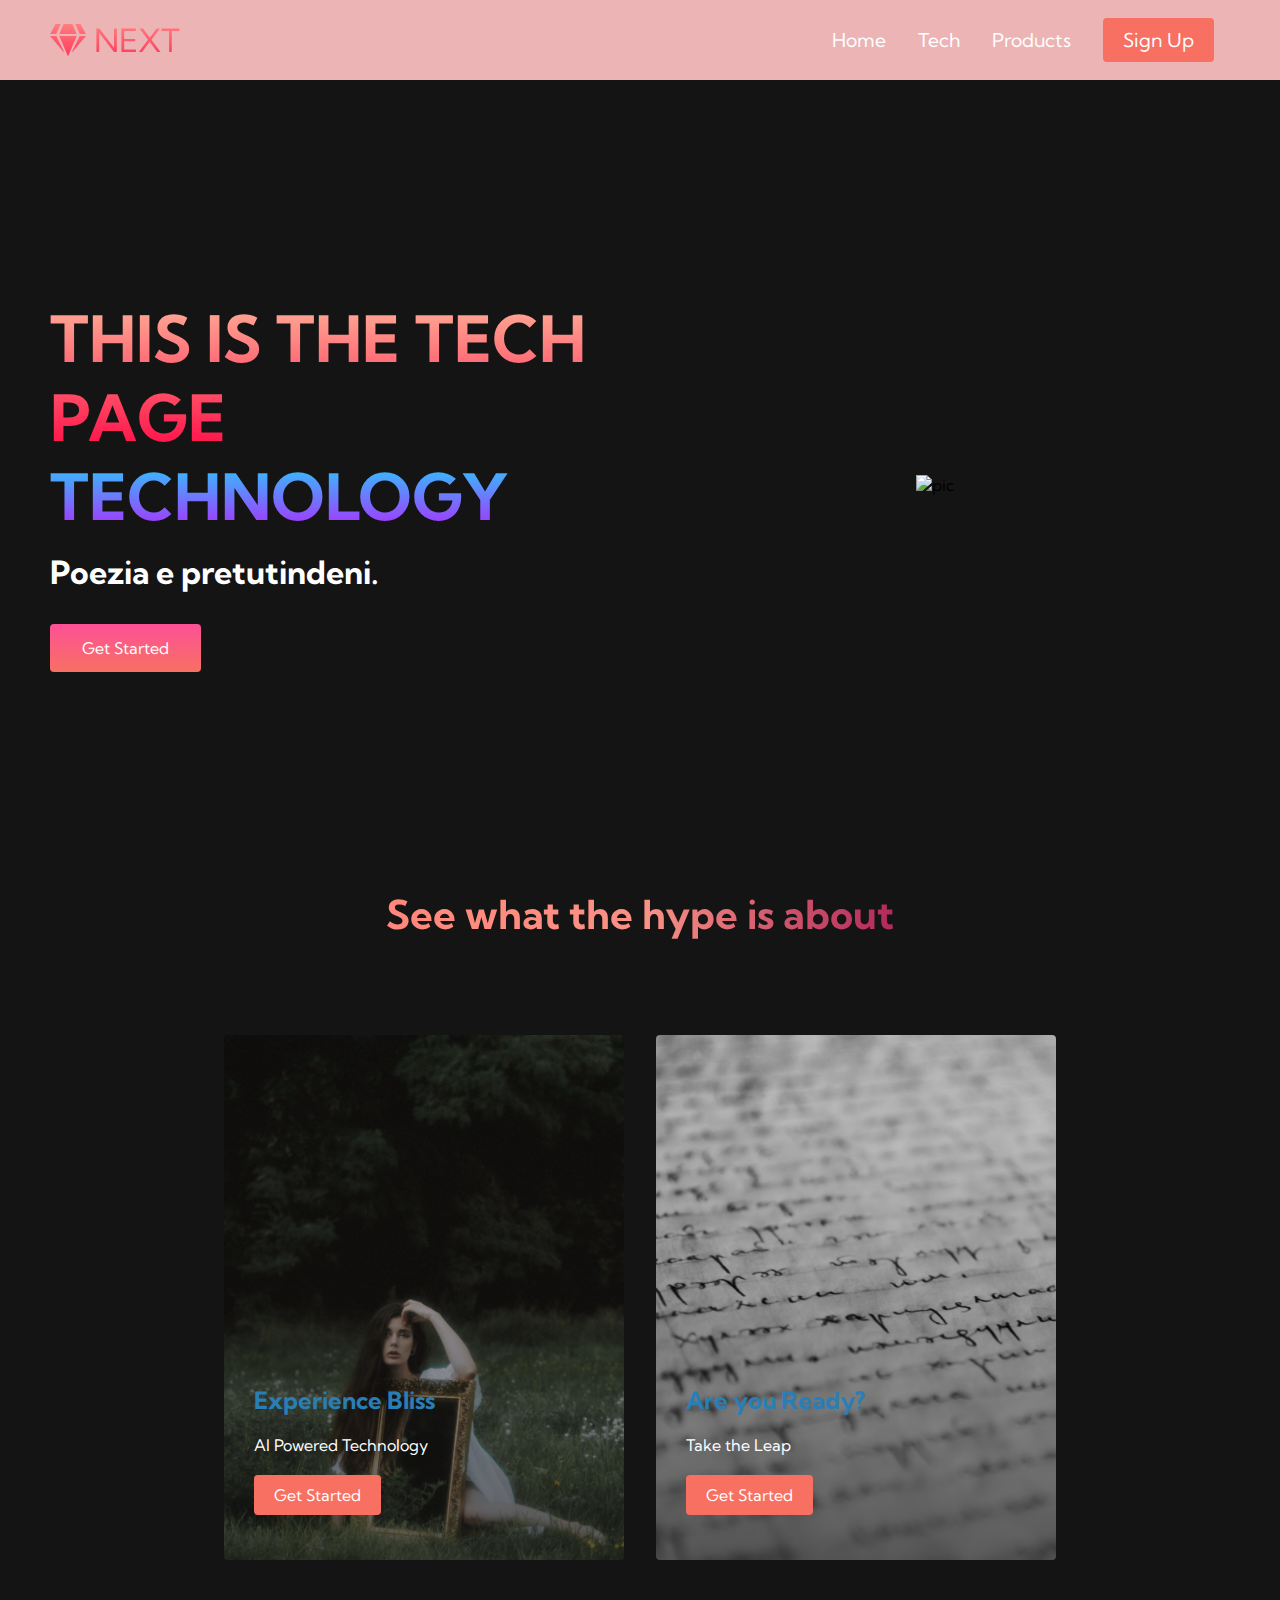
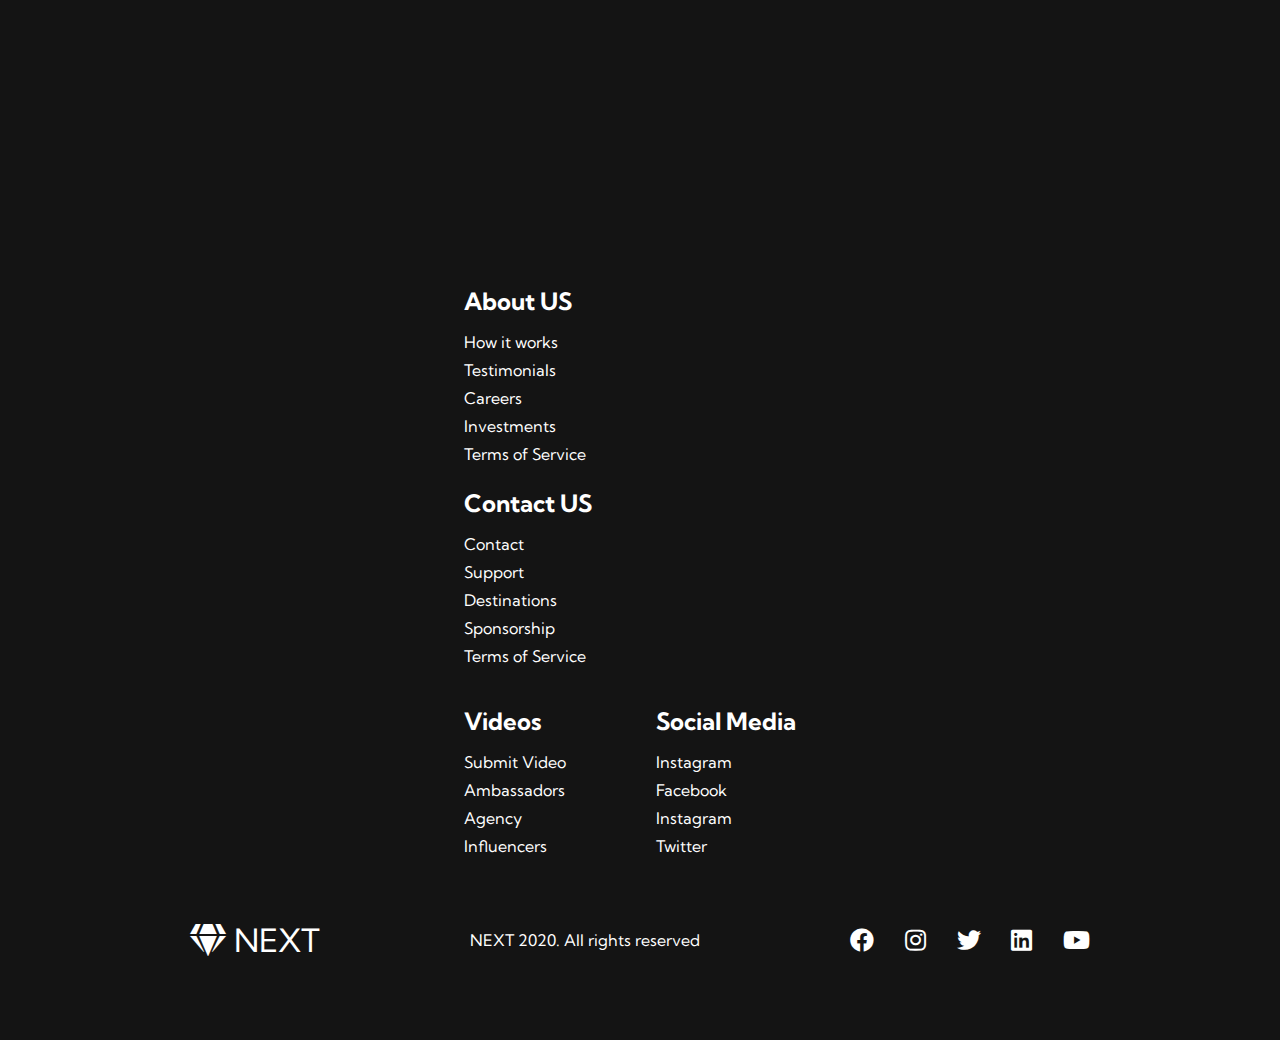
==== tech.html @ 6764702a "my first poetry website commit" ====
<!DOCTYPE html>
<html lang="en">
  <head>
    <meta charset="UTF-8" />
    <meta http-equiv="X-UA-Compatible" content="IE=edge" />
    <meta name="viewport" content="width=device-width, initial-scale=1.0" />
    <title>My Poems</title>
    <link rel="stylesheet" href="styles.css" />
    <link
      href="https://cdnjs.cloudflare.com/ajax/libs/font-awesome/5.13.0/css/all.min.css"
      rel="stylesheet"
    />
    <link rel="preconnect" href="https://fonts.googleapis.com" />
    <link rel="preconnect" href="https://fonts.gstatic.com" crossorigin />
    <link
      href="https://fonts.googleapis.com/css2?family=Kumbh+Sans:wght@400;700&display=swap"
      rel="stylesheet"
    />
  </head>
  <body>
    <!-- Navbar Section -->
    <nav class="navbar">
      <div class="navbar__container">
        <a href="/" id="navbar__logo"><i class="fas fa-gem"></i>NEXT</a>
        <div class="navbar__toggle" id="mobile-menu">
          <span class="bar"></span> <span class="bar"></span>
          <span class="bar"></span>
        </div>
        <ul class="navbar__menu">
          <li class="navbar__item">
            <a href="/" class="navbar__links">Home</a>
          </li>
          <li class="navbar__item">
            <a href="/tech.html" class="navbar__links">Tech</a>
          </li>
          <li class="navbar__item">
            <a href="/" class="navbar__links">Products</a>
          </li>
          <li class="navbar__btn"><a href="/" class="button">Sign Up</a></li>
        </ul>
      </div>
    </nav>

    <!-- Hero Section-->
    <div class="main">
      <div class="main__container">
        <div class="main__content">
          <h1>THIS IS THE TECH PAGE</h1>
          <h2>TECHNOLOGY</h2>
          <p>Poezia e pretutindeni.</p>
          <button class="main__btn"><a href="/">Get Started</a></button>
        </div>
        <div class="main__img--container">
          <img src="images/pic2.jpg" alt="pic" id="main__img" />
        </div>
      </div>
    </div>

    <!--Services Section-->
    <div class="services">
      <h1>See what the hype is about</h1>
      <div class="services__container">
        <div class="services__card">
          <h2>Experience Bliss</h2>
          <p>AI Powered Technology</p>
          <button>Get Started</button>
        </div>
        <div class="services__card">
          <h2>Are you Ready?</h2>
          <p>Take the Leap</p>
          <button>Get Started</button>
        </div>
      </div>
    </div>

    <!-- Footer Section -->
    <div class="footer__container">
      <div class="footer_links">
        <div class="footer_link--wrapper">
          <div class="footer__link--items">
            <h2>About US</h2>
            <a href="/">How it works</a>
            <a href="/">Testimonials</a>
            <a href="/">Careers</a>
            <a href="/">Investments</a>
            <a href="/">Terms of Service</a>
          </div>
          <div class="footer__link--items">
            <h2>Contact US</h2>
            <a href="/">Contact</a>
            <a href="/">Support</a>
            <a href="/">Destinations</a>
            <a href="/">Sponsorship</a>
            <a href="/">Terms of Service</a>
          </div>
        </div>
        <div class="footer__link--wrapper">
          <div class="footer__link--items">
            <h2>Videos</h2>
            <a href="/">Submit Video</a>
            <a href="/">Ambassadors</a>
            <a href="/">Agency</a>
            <a href="/">Influencers</a>
          </div>
          <div class="footer__link--items">
            <h2>Social Media</h2>
            <a href="/">Instagram</a>
            <a href="/">Facebook</a>
            <a href="/">Instagram</a>
            <a href="/">Twitter</a>
          </div>
        </div>
      </div>
      <div class="social__media">
        <div class="social__media--wrap">
          <div class="footer__logo">
            <a href="/" id="footer__logo"><i class="fas fa-gem"></i>NEXT</a>
          </div>
          <p class="website__rights">NEXT 2020. All rights reserved</p>
          <div class="social__icons">
            <a href="/" class="social__icon--link" target="_blank">
              <i class="fab fa-facebook"></i>
            </a>
            <a href="/" class="social__icon--link" target="_blank">
              <i class="fab fa-instagram"></i>
            </a>
            <a href="/" class="social__icon--link" target="_blank">
              <i class="fab fa-twitter"></i>
            </a>
            <a href="/" class="social__icon--link" target="_blank">
              <i class="fab fa-linkedin"></i>
            </a>
            <a href="/" class="social__icon--link" target="_blank">
              <i class="fab fa-youtube"></i>
            </a>
          </div>
        </div>
      </div>
    </div>
    <script src="app.js"></script>
  </body>
</html>
---- styles.css ----
h1 {
  color: rgb(56, 187, 52);
}
h2 {
  color: rgb(42, 126, 182);
}

* {
  box-sizing: border-box;
  margin: 0;
  padding: 0;
  font-family: "Kumbh Sans", sans-serif;
}

.navbar {
  background: #ecb4b4;
  height: 80px;
  display: flex;
  justify-content: center;
  align-items: center;
  font-size: 1.2rem;
  position: sticky;
  top: 0;
  z-index: 999;
}

.navbar__container {
  display: flex;
  justify-content: space-between;
  height: 80px;
  z-index: 1;
  width: 100%;
  max-width: 1300px;
  margin: 0 auto;
  padding: 0 50px;
}

#navbar__logo {
  background-color: #ff8177;
  background-image: linear-gradient(to top, #ff0844 0%, #ffb199 100%);
  background-size: 100%;
  -webkit-background-clip: text;
  -moz-background-clip: text;
  -webkit-text-fill-color: transparent;
  -moz-text-fill-color: transparent;
  display: flex;
  align-items: center;
  cursor: pointer;
  text-decoration: none;
  font-size: 2rem;
}

.fa-gem {
  margin-right: 0.5rem;
}

.navbar__menu {
  display: flex;
  align-items: center;
  list-style: none;
  text-align: center;
}

.navbar__item {
  height: 80px;
}

.navbar__links {
  color: #fff;
  display: flex;
  align-items: center;
  justify-content: center;
  text-decoration: none;
  padding: 0 1rem;
  height: 100%;
}

.navbar__btn {
  display: flex;
  justify-content: center;
  align-items: center;
  padding: 0 1rem;
  width: 100%;
}

.button {
  display: flex;
  justify-content: center;
  align-items: center;
  text-decoration: none;
  padding: 10px 20px;
  height: 100%;
  width: 100%;
  border: none;
  outline: none;
  border-radius: 4px;
  background: #f77062;
  color: #fff;
}

.button:hover {
  background: #4837ff;
  transition: all 0.3s ease;
}

.navbar__links:hover {
  color: #f77062;
  transition: all 0.3s ease;
}

@media screen and (max-width: 960px) {
  .navbar__container {
    display: flex;
    justify-content: space-between;
    height: 80px;
    z-index: 1;
    width: 100%;
    max-width: 1300px;
    padding: 0;
  }

  .navbar__menu {
    display: grid;
    grid-template-columns: auto;
    margin: 0;
    width: 100%;
    position: absolute;
    top: -1000px;
    opacity: 0;
    transition: all 0.5s ease;
    height: 50vh;
    z-index: -1;
    background: #131313;
  }

  .navbar__menu.active {
    background: #131313;
    top: 100%;
    opacity: 1;
    transition: all 0.5s ease;
    z-index: 99;
    height: 50vh;
    font-size: 1.6rem;
  }

  #navbar__logo {
    padding-left: 25px;
  }

  .navbar__toggle .bar {
    width: 25px;
    height: 3px;
    margin: 5px auto;
    transition: all 0.3s ease-in-out;
    background: #fff;
  }

  .navbar__item {
    width: 100%;
  }

  .navbar__links {
    text-align: center;
    padding: 2rem;
    width: 100%;
    display: table;
  }

  #mobile-menu {
    position: absolute;
    top: 20%;
    right: 5%;
    transform: translate(5%, 20%);
  }

  .navbar__btn {
    padding-bottom: 2rem;
  }

  .button {
    display: flex;
    justify-content: center;
    align-items: center;
    width: 80%;
    height: 80px;
    margin: 0;
  }

  .navbar__toggle .bar {
    display: block;
    cursor: pointer;
  }

  #mobile-menu.is-active .bar:nth-child(2) {
    opacity: 0;
  }

  #mobile-menu.is-active .bar:nth-child(1) {
    transform: translateY(8px) rotate(45deg);
  }

  #mobile-menu.is-active .bar:nth-child(3) {
    transform: translateY(-8px) rotate(-45deg);
  }
}

/*Hero Section CSS */

.main {
  background-color: #141414;
}

.main__container {
  display: grid;
  grid-template-columns: 1fr 1fr;
  align-items: center;
  justify-self: center;
  margin: 0 auto;
  height: 90vh;
  background-color: #141414;
  z-index: 1;
  width: 100%;
  max-width: 1300px;
  padding: 0 50px;
}

.main__content h1 {
  font-size: 4rem;
  background-color: #ff8177;
  background-image: linear-gradient(to top, #ff0844 0%, #ffb199 100%);
  background-size: 100%;
  -webkit-background-clip: text;
  -moz-background-clip: text;
  -webkit-text-fill-color: transparent;
  -moz-text-fill-color: transparent;
}

.main__content h2 {
  font-size: 4rem;
  background-color: #ff8177;
  background-image: linear-gradient(to top, #b721ff 0%, #21d4fd 100%);
  background-size: 100%;
  -webkit-background-clip: text;
  -moz-background-clip: text;
  -webkit-text-fill-color: transparent;
  -moz-text-fill-color: transparent;
}

.main__content p {
  margin-top: 1rem;
  font-size: 2rem;
  font-weight: 700;
  color: #fff;
}

.main__btn {
  font-size: 1rem;
  background-image: linear-gradient(to top, #f77062 0%, #fe5196 100%);
  padding: 14px 32px;
  border: none;
  border-radius: 4px;
  color: #fff;
  margin-top: 2rem;
  cursor: pointer;
  position: relative;
  transition: all 0.35s;
  outline: none;
}

.main__btn a {
  position: relative;
  z-index: 2;
  color: #fff;
  text-decoration: none;
}

.main__btn:after {
  position: absolute;
  content: "";
  top: 0;
  left: 0;
  width: 0;
  height: 100%;
  background: #4837ff;
  transition: all 0.35s;
  border-radius: 4px;
}

.main__btn:hover {
  color: #fff;
}

.main__btn:hover:after {
  width: 100%;
}

.main__img--container {
  text-align: center;
}

#main__img {
  height: 80%;
  width: 80%;
}

/*Mobile Responsive */

@media screen and (max-width: 768px) {
  .main__container {
    display: grid;
    grid-template-columns: auto;
    align-items: center;
    justify-self: center;
    width: 100%;
    margin: 0 auto;
    height: 90vh;
  }

  .main__content {
    text-align: center;
    margin-bottom: 4rem;
  }

  .main__content h1 {
    font-size: 2.5rem;
    margin-top: 2rem;
  }

  .main__content h2 {
    font-size: 3rem;
  }

  .main__content p {
    margin-top: 1rem;
    font-size: 1.5rem;
  }
}

@media screen and (max-width: 480px) {
  .main__content h1 {
    font-size: 2rem;
    margin-top: 3rem;
  }

  .main__content h2 {
    font-size: 2rem;
  }

  .main__content p {
    margin-top: 2rem;
    font-size: 1.5rem;
  }

  .main__btn {
    padding: 12px 36px;
    margin: 2.5rem 0;
  }
}

/* Services CSS */
.services {
  background: #141414;
  display: flex;
  flex-direction: column;
  align-items: center;
  height: 100vh;
}

.services h1 {
  background-color: #ff8177;
  background-image: linear-gradient(
    to right,
    #ff8177 0%,
    #ff867a 0%,
    #ff8c7f 21%,
    #f99185 52%,
    #cf556c 78%,
    #b12a5b 100%
  );
  background-size: 100%;
  margin-bottom: 5rem;
  font-size: 2.5rem;
  -webkit-background-clip: text;
  -moz-background-clip: text;
  -webkit-text-fill-color: transparent;
  -moz-text-fill-color: transparent;
}

.services__container {
  display: flex;
  justify-content: center;
  flex-wrap: wrap;
}

.services__card {
  margin: 1rem;
  height: 525px;
  width: 400px;
  border-radius: 4px;
  background-image: linear-gradient(
      to bottom,
      rgba(0, 0, 0, 0) 0%,
      rgba(17, 17, 17, 0.6) 100%
    ),
    url(/images/pic3.jpg);
  background-size: cover;
  position: relative;
  color: #fff;
}

.services__card:nth-child(2) {
  background-image: linear-gradient(
      to bottom,
      rgba(0, 0, 0, 0) 0%,
      rgba(17, 17, 17, 0.6) 100%
    ),
    url(/images/pic4.jpg);
}

.services h2 {
  position: absolute;
  top: 350px;
  left: 30px;
}

.services__card p {
  position: absolute;
  top: 400px;
  left: 30px;
}

.services__card button {
  color: #fff;
  padding: 10px 20px;
  border: none;
  outline: none;
  border-radius: 4px;
  background: #f77062;
  position: absolute;
  top: 440px;
  left: 30px;
  font-size: 1rem;
  cursor: pointer;
}

.services__card:hover {
  transform: scale(1.075);
  transition: 0.2s ease-in;
  cursor: pointer;
}

@media screen and (max-width: 960px) {
  .services {
    height: 1600px;
  }

  .services h1 {
    font-size: 2rem;
    margin-top: 12rem;
  }
}

@media screen and (max-width: 480px) {
  .services {
    height: 1400px;
  }
  .services h1 {
    font-size: 1.2rem;
  }
  .services__card {
    width: 300px;
  }
}

/*Footer CSS*/
.footer__container {
  background-color: #141414;
  padding: 5rem 0;
  display: flex;
  flex-direction: column;
  justify-content: center;
  align-items: center;
}

#footer__logo {
  color: #fff;
  display: flex;
  align-items: center;
  cursor: pointer;
  text-decoration: none;
  font-size: 2rem;
}

.footer__links {
  width: 100%;
  max-width: 1000px;
  display: flex;
  justify-content: center;
}

.footer__link--wrapper {
  display: flex;
}

.footer__link--items {
  display: flex;
  flex-direction: column;
  align-items: flex-start;
  margin: 16px;
  text-align: left;
  width: 160px;
  box-sizing: border-box;
}

.footer__link--items h2 {
  margin-bottom: 16px;
}

.footer__link--items > h2 {
  color: #fff;
}

.footer__link--items a {
  color: #fff;
  text-decoration: none;
  margin-bottom: 0.5rem;
}

.footer__link--items a:hover {
  color: #e9e9e9;
  transition: 0.3s ease-out;
}

/*Social Icons */

.social__icon--link {
  color: #fff;
  font-size: 24px;
}

.social__media {
  max-width: 1000px;
  width: 100%;
}

.social__media--wrap {
  display: flex;
  justify-content: space-between;
  align-items: center;
  width: 90%;
  max-width: 1000px;
  margin: 40px auto 0 auto;
}

.social__icons {
  display: flex;
  justify-content: space-between;
  align-items: center;
  width: 240px;
}

.social__logo {
  color: #fff;
  justify-self: flex-start;
  margin-left: 20px;
  cursor: pointer;
  text-decoration: none;
  font-size: 2rem;
  display: flex;
  align-items: center;
  margin-bottom: 16px;
}

.website__rights {
  color: #fff;
}

@media screen and (max-width: 820px) {
  .footer__links {
    padding-top: 2rem;
  }

  #footer__logo {
    margin-bottom: 2rem;
  }

  .website__rights {
    margin-bottom: 2rem;
  }

  .footer__link--wrapper {
    flex-direction: column;
  }

  .social__media--wrap {
    flex-direction: column;
  }
}

@media screen and (max-width: 480px) {
  .footer__link--items {
    margin: 0;
    padding: 10px;
    width: 100%;
  }
}
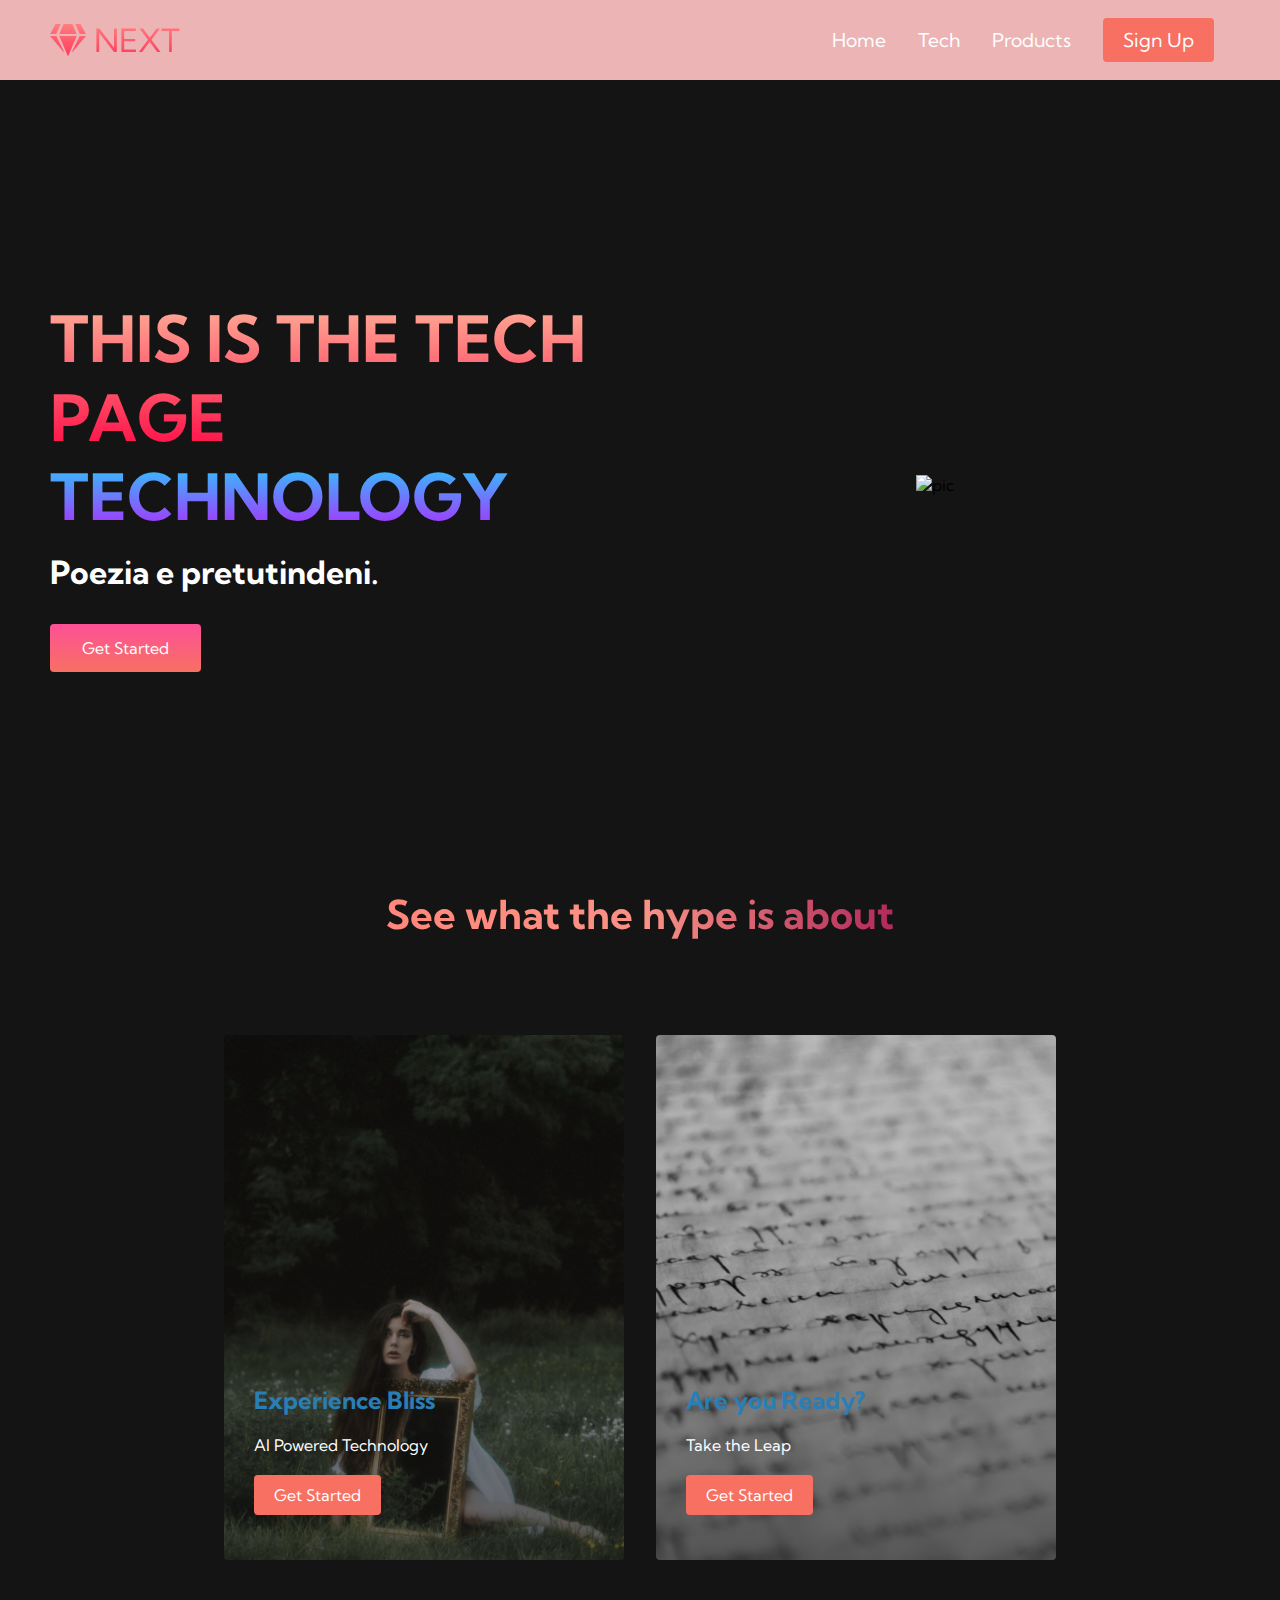
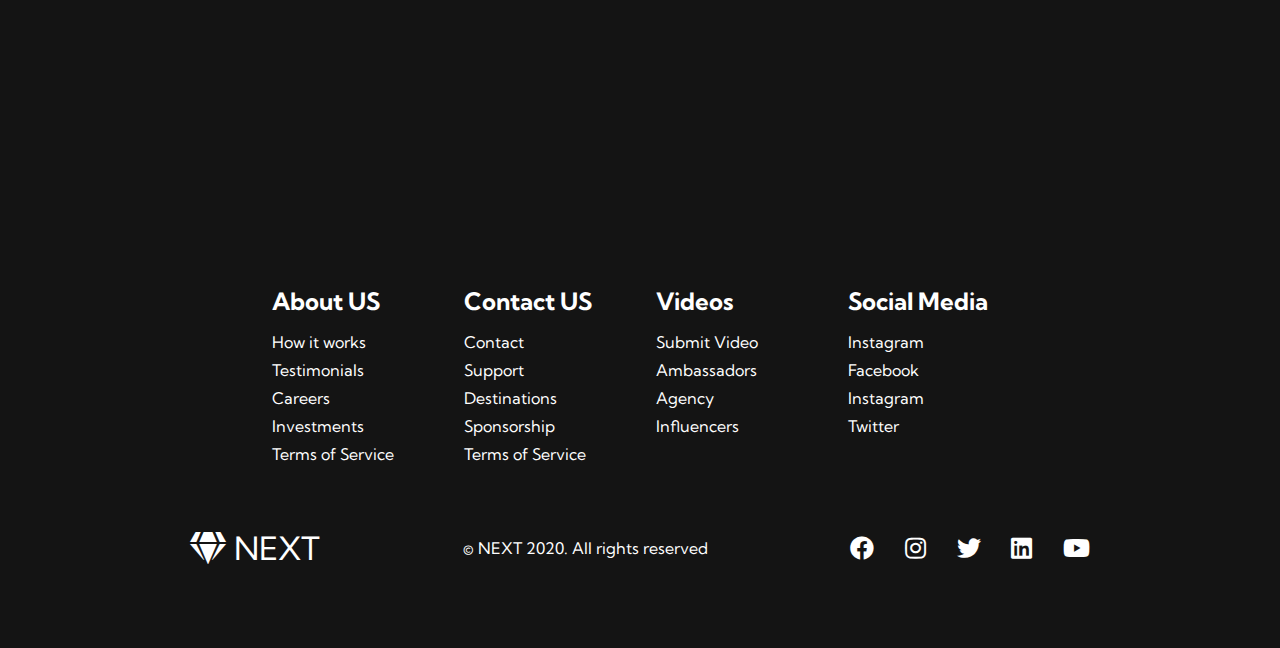
==== commit fc573d0c: "fixed footer__links" ====
--- a/tech.html
+++ b/tech.html
@@ -1,142 +1,142 @@
-<!DOCTYPE html>
-<html lang="en">
-  <head>
-    <meta charset="UTF-8" />
-    <meta http-equiv="X-UA-Compatible" content="IE=edge" />
-    <meta name="viewport" content="width=device-width, initial-scale=1.0" />
-    <title>My Poems</title>
-    <link rel="stylesheet" href="styles.css" />
-    <link
-      href="https://cdnjs.cloudflare.com/ajax/libs/font-awesome/5.13.0/css/all.min.css"
-      rel="stylesheet"
-    />
-    <link rel="preconnect" href="https://fonts.googleapis.com" />
-    <link rel="preconnect" href="https://fonts.gstatic.com" crossorigin />
-    <link
-      href="https://fonts.googleapis.com/css2?family=Kumbh+Sans:wght@400;700&display=swap"
-      rel="stylesheet"
-    />
-  </head>
-  <body>
-    <!-- Navbar Section -->
-    <nav class="navbar">
-      <div class="navbar__container">
-        <a href="/" id="navbar__logo"><i class="fas fa-gem"></i>NEXT</a>
-        <div class="navbar__toggle" id="mobile-menu">
-          <span class="bar"></span> <span class="bar"></span>
-          <span class="bar"></span>
-        </div>
-        <ul class="navbar__menu">
-          <li class="navbar__item">
-            <a href="/" class="navbar__links">Home</a>
-          </li>
-          <li class="navbar__item">
-            <a href="/tech.html" class="navbar__links">Tech</a>
-          </li>
-          <li class="navbar__item">
-            <a href="/" class="navbar__links">Products</a>
-          </li>
-          <li class="navbar__btn"><a href="/" class="button">Sign Up</a></li>
-        </ul>
-      </div>
-    </nav>
-
-    <!-- Hero Section-->
-    <div class="main">
-      <div class="main__container">
-        <div class="main__content">
-          <h1>THIS IS THE TECH PAGE</h1>
-          <h2>TECHNOLOGY</h2>
-          <p>Poezia e pretutindeni.</p>
-          <button class="main__btn"><a href="/">Get Started</a></button>
-        </div>
-        <div class="main__img--container">
-          <img src="images/pic2.jpg" alt="pic" id="main__img" />
-        </div>
-      </div>
-    </div>
-
-    <!--Services Section-->
-    <div class="services">
-      <h1>See what the hype is about</h1>
-      <div class="services__container">
-        <div class="services__card">
-          <h2>Experience Bliss</h2>
-          <p>AI Powered Technology</p>
-          <button>Get Started</button>
-        </div>
-        <div class="services__card">
-          <h2>Are you Ready?</h2>
-          <p>Take the Leap</p>
-          <button>Get Started</button>
-        </div>
-      </div>
-    </div>
-
-    <!-- Footer Section -->
-    <div class="footer__container">
-      <div class="footer_links">
-        <div class="footer_link--wrapper">
-          <div class="footer__link--items">
-            <h2>About US</h2>
-            <a href="/">How it works</a>
-            <a href="/">Testimonials</a>
-            <a href="/">Careers</a>
-            <a href="/">Investments</a>
-            <a href="/">Terms of Service</a>
-          </div>
-          <div class="footer__link--items">
-            <h2>Contact US</h2>
-            <a href="/">Contact</a>
-            <a href="/">Support</a>
-            <a href="/">Destinations</a>
-            <a href="/">Sponsorship</a>
-            <a href="/">Terms of Service</a>
-          </div>
-        </div>
-        <div class="footer__link--wrapper">
-          <div class="footer__link--items">
-            <h2>Videos</h2>
-            <a href="/">Submit Video</a>
-            <a href="/">Ambassadors</a>
-            <a href="/">Agency</a>
-            <a href="/">Influencers</a>
-          </div>
-          <div class="footer__link--items">
-            <h2>Social Media</h2>
-            <a href="/">Instagram</a>
-            <a href="/">Facebook</a>
-            <a href="/">Instagram</a>
-            <a href="/">Twitter</a>
-          </div>
-        </div>
-      </div>
-      <div class="social__media">
-        <div class="social__media--wrap">
-          <div class="footer__logo">
-            <a href="/" id="footer__logo"><i class="fas fa-gem"></i>NEXT</a>
-          </div>
-          <p class="website__rights">NEXT 2020. All rights reserved</p>
-          <div class="social__icons">
-            <a href="/" class="social__icon--link" target="_blank">
-              <i class="fab fa-facebook"></i>
-            </a>
-            <a href="/" class="social__icon--link" target="_blank">
-              <i class="fab fa-instagram"></i>
-            </a>
-            <a href="/" class="social__icon--link" target="_blank">
-              <i class="fab fa-twitter"></i>
-            </a>
-            <a href="/" class="social__icon--link" target="_blank">
-              <i class="fab fa-linkedin"></i>
-            </a>
-            <a href="/" class="social__icon--link" target="_blank">
-              <i class="fab fa-youtube"></i>
-            </a>
-          </div>
-        </div>
-      </div>
-    </div>
-    <script src="app.js"></script>
-  </body>
-</html>
+<!DOCTYPE html>
+<html lang="en">
+  <head>
+    <meta charset="UTF-8" />
+    <meta http-equiv="X-UA-Compatible" content="IE=edge" />
+    <meta name="viewport" content="width=device-width, initial-scale=1.0" />
+    <title>My Poems</title>
+    <link rel="stylesheet" href="styles.css" />
+    <link
+      href="https://cdnjs.cloudflare.com/ajax/libs/font-awesome/5.13.0/css/all.min.css"
+      rel="stylesheet"
+    />
+    <link rel="preconnect" href="https://fonts.googleapis.com" />
+    <link rel="preconnect" href="https://fonts.gstatic.com" crossorigin />
+    <link
+      href="https://fonts.googleapis.com/css2?family=Kumbh+Sans:wght@400;700&display=swap"
+      rel="stylesheet"
+    />
+  </head>
+  <body>
+    <!-- Navbar Section -->
+    <nav class="navbar">
+      <div class="navbar__container">
+        <a href="/" id="navbar__logo"><i class="fas fa-gem"></i>NEXT</a>
+        <div class="navbar__toggle" id="mobile-menu">
+          <span class="bar"></span> <span class="bar"></span>
+          <span class="bar"></span>
+        </div>
+        <ul class="navbar__menu">
+          <li class="navbar__item">
+            <a href="/" class="navbar__links">Home</a>
+          </li>
+          <li class="navbar__item">
+            <a href="/tech.html" class="navbar__links">Tech</a>
+          </li>
+          <li class="navbar__item">
+            <a href="/" class="navbar__links">Products</a>
+          </li>
+          <li class="navbar__btn"><a href="/" class="button">Sign Up</a></li>
+        </ul>
+      </div>
+    </nav>
+
+    <!-- Hero Section-->
+    <div class="main">
+      <div class="main__container">
+        <div class="main__content">
+          <h1>THIS IS THE TECH PAGE</h1>
+          <h2>TECHNOLOGY</h2>
+          <p>Poezia e pretutindeni.</p>
+          <button class="main__btn"><a href="/">Get Started</a></button>
+        </div>
+        <div class="main__img--container">
+          <img src="images/pic2.jpg" alt="pic" id="main__img" />
+        </div>
+      </div>
+    </div>
+
+    <!--Services Section-->
+    <div class="services">
+      <h1>See what the hype is about</h1>
+      <div class="services__container">
+        <div class="services__card">
+          <h2>Experience Bliss</h2>
+          <p>AI Powered Technology</p>
+          <button>Get Started</button>
+        </div>
+        <div class="services__card">
+          <h2>Are you Ready?</h2>
+          <p>Take the Leap</p>
+          <button>Get Started</button>
+        </div>
+      </div>
+    </div>
+
+    <!-- Footer Section -->
+    <div class="footer__container">
+      <div class="footer__links">
+        <div class="footer__link--wrapper">
+          <div class="footer__link--items">
+            <h2>About US</h2>
+            <a href="/">How it works</a>
+            <a href="/">Testimonials</a>
+            <a href="/">Careers</a>
+            <a href="/">Investments</a>
+            <a href="/">Terms of Service</a>
+          </div>
+          <div class="footer__link--items">
+            <h2>Contact US</h2>
+            <a href="/">Contact</a>
+            <a href="/">Support</a>
+            <a href="/">Destinations</a>
+            <a href="/">Sponsorship</a>
+            <a href="/">Terms of Service</a>
+          </div>
+        </div>
+        <div class="footer__link--wrapper">
+          <div class="footer__link--items">
+            <h2>Videos</h2>
+            <a href="/">Submit Video</a>
+            <a href="/">Ambassadors</a>
+            <a href="/">Agency</a>
+            <a href="/">Influencers</a>
+          </div>
+          <div class="footer__link--items">
+            <h2>Social Media</h2>
+            <a href="/">Instagram</a>
+            <a href="/">Facebook</a>
+            <a href="/">Instagram</a>
+            <a href="/">Twitter</a>
+          </div>
+        </div>
+      </div>
+      <div class="social__media">
+        <div class="social__media--wrap">
+          <div class="footer__logo">
+            <a href="/" id="footer__logo"><i class="fas fa-gem"></i>NEXT</a>
+          </div>
+          <p class="website__rights">© NEXT 2020. All rights reserved</p>
+          <div class="social__icons">
+            <a href="/" class="social__icon--link" target="_blank">
+              <i class="fab fa-facebook"></i>
+            </a>
+            <a href="/" class="social__icon--link" target="_blank">
+              <i class="fab fa-instagram"></i>
+            </a>
+            <a href="/" class="social__icon--link" target="_blank">
+              <i class="fab fa-twitter"></i>
+            </a>
+            <a href="/" class="social__icon--link" target="_blank">
+              <i class="fab fa-linkedin"></i>
+            </a>
+            <a href="/" class="social__icon--link" target="_blank">
+              <i class="fab fa-youtube"></i>
+            </a>
+          </div>
+        </div>
+      </div>
+    </div>
+    <script src="app.js"></script>
+  </body>
+</html>
